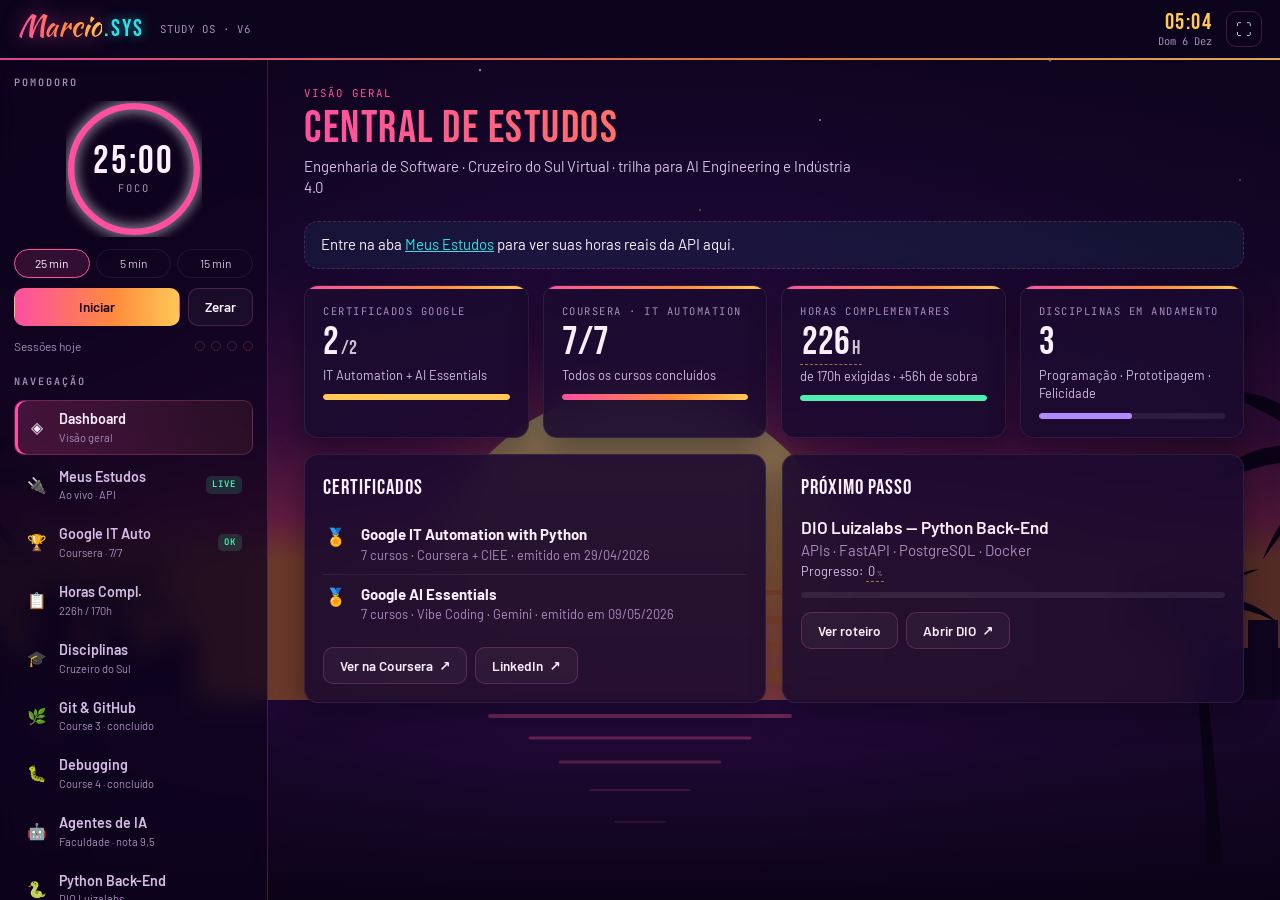
==== frontend/index.html @ d74dd65a "Painel v6: tema Sunset Drive, CRUD completo, seguranca e testes - Front-end separado em HTML, CSS e " ====
<!DOCTYPE html>
<html lang="pt-BR">
<head>
<meta charset="UTF-8">
<meta name="viewport" content="width=device-width, initial-scale=1">
<meta name="description" content="MARCIO.SYS — painel pessoal de estudos de Engenharia de Software, com API FastAPI.">
<meta name="theme-color" content="#140728">
<meta name="color-scheme" content="dark">
<!-- Endereço da API. Vazio = mesmo endereço do painel (servido pela API). -->
<meta name="api-base" content="">
<title>MARCIO.SYS — Study OS</title>
<link rel="icon" href="assets/img/icon.svg" type="image/svg+xml">
<link rel="stylesheet" href="assets/css/app.css">
<script src="assets/vendor/chart.umd.min.js" defer></script>
<script src="assets/js/main.js" type="module"></script>
</head>
<body>
<a class="skip" href="#content">Pular para o conteúdo</a>

<!-- Cenário decorativo: pôr do sol na praia -->
<svg class="scene" viewBox="0 0 1600 900" preserveAspectRatio="xMidYMax slice" aria-hidden="true" focusable="false">
  <defs>
    <linearGradient id="g-sky" x1="0" y1="0" x2="0" y2="1">
      <stop offset="0" stop-color="#0e0420"/>
      <stop offset=".38" stop-color="#2b0c4e"/>
      <stop offset=".62" stop-color="#7a1d6f"/>
      <stop offset=".74" stop-color="#e2407f"/>
      <stop offset=".8" stop-color="#ff8a4c"/>
    </linearGradient>
    <linearGradient id="g-sun" x1="0" y1="0" x2="0" y2="1">
      <stop offset="0" stop-color="#ffe7a0"/>
      <stop offset=".45" stop-color="#ffa857"/>
      <stop offset="1" stop-color="#ff3f8e"/>
    </linearGradient>
    <linearGradient id="g-sea" x1="0" y1="0" x2="0" y2="1">
      <stop offset="0" stop-color="#3a0f5a"/>
      <stop offset="1" stop-color="#0c031a"/>
    </linearGradient>
    <mask id="m-sun">
      <rect width="1600" height="900" fill="#fff"/>
      <rect x="0" y="590" width="1600" height="5" fill="#000"/>
      <rect x="0" y="616" width="1600" height="8" fill="#000"/>
      <rect x="0" y="642" width="1600" height="11" fill="#000"/>
      <rect x="0" y="668" width="1600" height="15" fill="#000"/>
    </mask>
    <symbol id="palm" viewBox="0 0 260 420">
      <path d="M96 420C102 318 112 214 128 112l9 2C124 214 117 318 115 420Z"/>
      <path d="M132 108Q80 70 26 122Q84 88 132 115Z"/>
      <path d="M132 106Q94 58 50 54Q100 72 132 111Z"/>
      <path d="M132 106Q136 52 118 20Q148 58 137 108Z"/>
      <path d="M132 106Q176 56 222 60Q174 78 134 111Z"/>
      <path d="M132 108Q194 78 238 134Q182 96 132 115Z"/>
      <path d="M132 110Q98 122 70 172Q108 130 135 115Z"/>
      <path d="M132 110Q170 126 190 176Q160 132 131 115Z"/>
      <circle cx="132" cy="112" r="7"/>
    </symbol>
  </defs>
  <rect width="1600" height="700" fill="url(#g-sky)"/>
  <g class="stars" fill="#fff">
    <circle cx="180" cy="90" r="1.4"/><circle cx="420" cy="160" r="1"/><circle cx="640" cy="70" r="1.2"/>
    <circle cx="980" cy="120" r="1"/><circle cx="1210" cy="60" r="1.5"/><circle cx="1400" cy="180" r="1"/>
    <circle cx="300" cy="240" r=".9"/><circle cx="1320" cy="300" r=".9"/><circle cx="860" cy="210" r=".8"/>
  </g>
  <circle class="sun" cx="800" cy="600" r="210" fill="url(#g-sun)" mask="url(#m-sun)"/>
  <g class="skyline" fill="#1d0833">
    <path d="M0 700V652h40v-18h26v18h20v-40h34v40h18v-26h30v26h24v-58h12v-10h20v10h12v58h30v-30h28v30h22v-16h40V700Z"/>
    <path d="M1600 700V648h-36v-22h-22v22h-26v-46h-14v-12h-22v12h-14v46h-28v-28h-30v28h-20v-18h-34V700Z"/>
  </g>
  <rect y="700" width="1600" height="200" fill="url(#g-sea)"/>
  <g class="reflex" stroke="#ff5fa0" stroke-linecap="round">
    <line x1="650" y1="716" x2="950" y2="716" stroke-width="4" opacity=".75"/>
    <line x1="690" y1="738" x2="910" y2="738" stroke-width="3" opacity=".6"/>
    <line x1="720" y1="762" x2="880" y2="762" stroke-width="3" opacity=".45"/>
    <line x1="750" y1="790" x2="850" y2="790" stroke-width="2" opacity=".3"/>
    <line x1="775" y1="822" x2="825" y2="822" stroke-width="2" opacity=".2"/>
  </g>
  <g fill="#0b0216">
    <use href="#palm" x="-70" y="330" width="360" height="590"/>
    <use href="#palm" x="150" y="470" width="220" height="440"/>
    <use href="#palm" x="1320" y="300" width="380" height="620" transform="translate(3020 0) scale(-1 1)"/>
    <use href="#palm" x="1250" y="480" width="210" height="430" transform="translate(2710 0) scale(-1 1)"/>
  </g>
</svg>

<div id="app">
  <header id="titlebar">
    <div class="brand">
      <span class="brand-script">Marcio</span><span class="brand-sys">.SYS</span>
    </div>
    <span class="tb-tag">Study OS · v6</span>
    <div class="tb-right">
      <div class="tb-clock" aria-label="Data e hora">
        <span id="tbTime">--:--</span>
        <span id="tbDate">---</span>
      </div>
      <button type="button" class="icon-btn" data-action="tela-cheia" aria-label="Tela cheia" title="Tela cheia">⛶</button>
    </div>
  </header>

  <aside id="sidebar">
    <section class="sb-timer" aria-labelledby="pomoTitle">
      <h2 class="sb-label" id="pomoTitle">Pomodoro</h2>
      <div class="ring-wrap">
        <svg class="ring" viewBox="0 0 130 130" aria-hidden="true">
          <circle class="r-track" cx="65" cy="65" r="60"/>
          <circle class="r-fill" id="rFill" cx="65" cy="65" r="60"/>
        </svg>
        <div class="ring-inner">
          <span class="r-digits" id="rDigits" role="timer" aria-live="off">25:00</span>
          <span class="r-mode" id="rLbl">Foco</span>
        </div>
      </div>
      <div class="mode-row" role="group" aria-label="Duração">
        <button type="button" class="mpill" data-action="timer-modo" data-arg="foco" aria-pressed="true">25 min</button>
        <button type="button" class="mpill" data-action="timer-modo" data-arg="curta" aria-pressed="false">5 min</button>
        <button type="button" class="mpill" data-action="timer-modo" data-arg="longa" aria-pressed="false">15 min</button>
      </div>
      <div class="t-btns">
        <button type="button" class="btn btn-primary" id="tBtn" data-action="timer-alternar" aria-pressed="false">Iniciar</button>
        <button type="button" class="btn btn-ghost" data-action="timer-reiniciar">Zerar</button>
      </div>
      <div class="sess-row">
        <span>Sessões hoje</span>
        <span class="sdots" id="sdots" role="img"><i class="sdot"></i><i class="sdot"></i><i class="sdot"></i><i class="sdot"></i></span>
      </div>
    </section>

    <nav class="sb-nav" aria-label="Seções">
      <h2 class="sb-label">Navegação</h2>
      <div id="sbNav"></div>
    </nav>

    <section class="sb-prog" aria-labelledby="progTitle">
      <h2 class="sb-label" id="progTitle">Progresso geral</h2>
      <div id="sidebarProgress"></div>
    </section>
  </aside>

  <main id="content" tabindex="-1">
    <noscript><p class="card">O MARCIO.SYS precisa de JavaScript ativado.</p></noscript>
  </main>
</div>

<div id="notif" class="notif" role="status" aria-live="polite"></div>
<dialog id="dialog" aria-labelledby="dlgTitle"></dialog>
</body>
</html>
---- frontend/assets/css/app.css ----
/* ═════════════════════════════════════════════
   MARCIO.SYS — tema "Sunset Drive"
   Pôr do sol tropical, neon rosa/laranja, mar teal.
   ═════════════════════════════════════════════ */

/* Fontes hospedadas no projeto (licença SIL OFL, via Fontsource) */
@font-face { font-family: 'Barlow'; font-style: normal; font-weight: 400; font-display: swap; src: url('../fonts/barlow-latin-400-normal.woff2') format('woff2'); }
@font-face { font-family: 'Barlow'; font-style: normal; font-weight: 500; font-display: swap; src: url('../fonts/barlow-latin-500-normal.woff2') format('woff2'); }
@font-face { font-family: 'Barlow'; font-style: normal; font-weight: 600; font-display: swap; src: url('../fonts/barlow-latin-600-normal.woff2') format('woff2'); }
@font-face { font-family: 'Barlow'; font-style: normal; font-weight: 700; font-display: swap; src: url('../fonts/barlow-latin-700-normal.woff2') format('woff2'); }
@font-face { font-family: 'Bebas Neue'; font-style: normal; font-weight: 400; font-display: swap; src: url('../fonts/bebas-neue-latin-400-normal.woff2') format('woff2'); }
@font-face { font-family: 'JetBrains Mono'; font-style: normal; font-weight: 400; font-display: swap; src: url('../fonts/jetbrains-mono-latin-400-normal.woff2') format('woff2'); }
@font-face { font-family: 'JetBrains Mono'; font-style: normal; font-weight: 600; font-display: swap; src: url('../fonts/jetbrains-mono-latin-600-normal.woff2') format('woff2'); }
@font-face { font-family: 'Kaushan Script'; font-style: normal; font-weight: 400; font-display: swap; src: url('../fonts/kaushan-script-latin-400-normal.woff2') format('woff2'); }

:root {
  color-scheme: dark;

  /* fundo e superfícies */
  --night: #0f0520;
  --night-2: #170a2c;
  --panel: rgba(27, 10, 47, 0.9);
  --panel-2: rgba(40, 15, 66, 0.72);
  --panel-solid: #1d0c34;
  --line: rgba(255, 110, 180, 0.22);
  --line-2: rgba(255, 255, 255, 0.08);
  --grid: rgba(255, 255, 255, 0.08);

  /* neon */
  --pink: #ff4fa3;
  --orange: #ff8a3d;
  --gold: #ffc857;
  --teal: #2de2e6;
  --violet: #b18cff;
  --mint: #4ef0b0;
  --red: #ff5c7a;
  --sunset: linear-gradient(90deg, #ff4fa3 0%, #ff8a3d 60%, #ffc857 100%);
  --sunset-v: linear-gradient(180deg, #ffc857 0%, #ff8a3d 45%, #ff4fa3 100%);

  /* texto */
  --text: #fcefff;
  --text-2: #d6bce6;
  --muted: #a98cbd;
  --on-neon: #1a0526;

  /* tipografia */
  --display: 'Bebas Neue', 'Oswald', Impact, sans-serif;
  --script: 'Kaushan Script', 'Brush Script MT', cursive;
  --body: 'Barlow', system-ui, sans-serif;
  --mono: 'JetBrains Mono', ui-monospace, monospace;

  --r: 14px;
  --r-sm: 9px;
  --shadow: 0 10px 30px rgba(5, 0, 15, 0.45);
  --glow-pink: 0 0 18px rgba(255, 79, 163, 0.45);
  --sidebar: 268px;
}

*, *::before, *::after { box-sizing: border-box; margin: 0; padding: 0; }
html { font-size: 15px; }
body {
  font-family: var(--body);
  color: var(--text);
  background: var(--night);
  min-height: 100vh;
  line-height: 1.45;
  -webkit-font-smoothing: antialiased;
}
button, input, select { font: inherit; color: inherit; }
a { color: var(--teal); }
code { font-family: var(--mono); font-size: .88em; background: rgba(255, 255, 255, .07); padding: .1em .35em; border-radius: 5px; color: var(--gold); }
small { font-size: .5em; margin-left: 2px; opacity: .8; }
.sr-only { position: absolute; width: 1px; height: 1px; padding: 0; margin: -1px; overflow: hidden; clip: rect(0 0 0 0); white-space: nowrap; border: 0; }
.muted { color: var(--muted); }
.small { font-size: .85rem; }
.mono { font-family: var(--mono); }
.r { text-align: right; }

:focus-visible { outline: 2px solid var(--gold); outline-offset: 2px; border-radius: 6px; }

.skip {
  position: fixed; left: 12px; top: -60px; z-index: 100;
  background: var(--gold); color: var(--on-neon); padding: 8px 14px; border-radius: 8px; font-weight: 700;
}
.skip:focus { top: 12px; }

/* ── Cenário ── */
.scene { position: fixed; inset: 0; width: 100%; height: 100%; z-index: 0; }
.scene .sun { filter: drop-shadow(0 0 40px rgba(255, 110, 120, .55)); }
body::after { /* escurece o cenário atrás do conteúdo */
  content: ''; position: fixed; inset: 0; z-index: 0; pointer-events: none;
  background: linear-gradient(90deg, rgba(10, 3, 22, .78) 0, rgba(10, 3, 22, .45) 40%, rgba(10, 3, 22, .45) 60%, rgba(10, 3, 22, .7) 100%);
}

/* ── Layout ── */
#app {
  position: relative; z-index: 1;
  height: 100vh;
  display: grid;
  grid-template-rows: 60px 1fr;
  grid-template-columns: var(--sidebar) 1fr;
  grid-template-areas: "tb tb" "sb main";
}

#titlebar {
  grid-area: tb;
  display: flex; align-items: center; gap: 16px;
  padding: 0 18px;
  background: rgba(14, 4, 30, .78);
  backdrop-filter: blur(12px);
  border-bottom: 1px solid var(--line);
  position: relative;
}
#titlebar::after {
  content: ''; position: absolute; left: 0; right: 0; bottom: -1px; height: 2px;
  background: var(--sunset); opacity: .85;
}
.brand { display: flex; align-items: baseline; gap: 2px; white-space: nowrap; }
.brand-script {
  font-family: var(--script); font-size: 1.9rem; line-height: 1;
  background: var(--sunset); -webkit-background-clip: text; background-clip: text; color: transparent;
  filter: drop-shadow(0 0 10px rgba(255, 79, 163, .55));
}
.brand-sys { font-family: var(--display); font-size: 1.6rem; letter-spacing: 2px; color: var(--teal); text-shadow: 0 0 12px rgba(45, 226, 230, .6); }
.tb-tag { font-family: var(--mono); font-size: .72rem; color: var(--muted); letter-spacing: 1px; text-transform: uppercase; }
.tb-right { margin-left: auto; display: flex; align-items: center; gap: 14px; }
.tb-clock { display: flex; flex-direction: column; align-items: flex-end; line-height: 1.1; }
#tbTime { font-family: var(--display); font-size: 1.5rem; letter-spacing: 1.5px; color: var(--gold); }
#tbDate { font-family: var(--mono); font-size: .7rem; color: var(--muted); }
.icon-btn {
  width: 36px; height: 36px; border-radius: 10px; border: 1px solid var(--line);
  background: transparent; cursor: pointer; font-size: 1.05rem; color: var(--text-2);
}
.icon-btn:hover { background: var(--panel-2); color: var(--text); }

/* ── Sidebar ── */
#sidebar {
  grid-area: sb;
  overflow-y: auto;
  background: rgba(14, 4, 30, .74);
  backdrop-filter: blur(12px);
  border-right: 1px solid var(--line);
  padding: 16px 14px 24px;
  display: flex; flex-direction: column; gap: 20px;
}
.sb-label {
  font-family: var(--mono); font-size: .68rem; font-weight: 600; letter-spacing: 2px;
  text-transform: uppercase; color: var(--muted); margin-bottom: 10px;
}

.sb-timer { text-align: center; }
.sb-timer .sb-label { text-align: left; }
.ring-wrap { position: relative; width: 136px; height: 136px; margin: 0 auto 12px; }
.ring { width: 100%; height: 100%; transform: rotate(-90deg); }
.r-track { fill: none; stroke: rgba(255, 255, 255, .08); stroke-width: 6; }
.r-fill { fill: none; stroke: var(--pink); stroke-width: 6; stroke-linecap: round; filter: drop-shadow(0 0 6px currentColor); transition: stroke-dashoffset .3s linear, stroke .3s; }
.ring-inner { position: absolute; inset: 0; display: grid; place-content: center; }
.r-digits { font-family: var(--display); font-size: 2.6rem; letter-spacing: 2px; line-height: 1; }
.r-mode { font-family: var(--mono); font-size: .7rem; color: var(--muted); text-transform: uppercase; letter-spacing: 2px; }
.mode-row { display: flex; gap: 6px; justify-content: center; margin-bottom: 10px; }
.mpill {
  flex: 1; padding: 5px 0; border-radius: 999px; border: 1px solid var(--line-2);
  background: transparent; cursor: pointer; font-size: .8rem; color: var(--text-2);
}
.mpill[aria-pressed="true"] { border-color: var(--pink); color: var(--text); background: rgba(255, 79, 163, .15); }
.t-btns { display: grid; grid-template-columns: 1fr auto; gap: 8px; }
.sess-row { display: flex; justify-content: space-between; align-items: center; margin-top: 12px; font-size: .8rem; color: var(--muted); }
.sdots { display: flex; gap: 6px; }
.sdot { width: 10px; height: 10px; border-radius: 50%; border: 1px solid var(--line); }
.sdot.lit { background: var(--sunset-v); border-color: transparent; box-shadow: var(--glow-pink); }

.sb-nav #sbNav { display: flex; flex-direction: column; gap: 3px; }
.nav-item {
  display: flex; align-items: center; gap: 10px;
  padding: 8px 10px; border-radius: 10px;
  color: var(--text-2); text-decoration: none;
  border: 1px solid transparent;
  transition: background .15s, border-color .15s;
}
.nav-item:hover { background: var(--panel-2); color: var(--text); }
.nav-item[aria-current="page"] {
  background: linear-gradient(90deg, rgba(255, 79, 163, .22), rgba(255, 138, 61, .08));
  border-color: var(--line); color: var(--text);
  box-shadow: inset 3px 0 0 var(--pink);
}
.ni-icon { width: 24px; text-align: center; font-size: 1.05rem; }
.ni-info { display: flex; flex-direction: column; min-width: 0; flex: 1; }
.ni-title { font-weight: 600; font-size: .95rem; }
.ni-sub { font-size: .74rem; color: var(--muted); white-space: nowrap; overflow: hidden; text-overflow: ellipsis; }
.ni-badge {
  font-family: var(--mono); font-size: .6rem; font-weight: 600; letter-spacing: 1px;
  padding: 2px 6px; border-radius: 5px; background: rgba(78, 240, 176, .15); color: var(--mint);
}

.prog-item { margin-bottom: 11px; }
.prog-row { display: flex; justify-content: space-between; align-items: center; font-size: .8rem; color: var(--text-2); margin-bottom: 5px; }
.prog-row > :last-child { font-family: var(--mono); color: var(--gold); }

/* ── Conteúdo ── */
#content {
  grid-area: main;
  overflow-y: auto;
  padding: 26px clamp(16px, 3vw, 36px) 48px;
  outline: none;
}
#content > * { animation: entra .35s ease both; }
@keyframes entra { from { opacity: 0; transform: translateY(6px); } }

.view-head { display: flex; align-items: flex-end; gap: 16px; flex-wrap: wrap; margin-bottom: 22px; }
.view-head > div { flex: 1; min-width: 240px; }
.eyebrow { font-family: var(--mono); font-size: .72rem; letter-spacing: 2px; text-transform: uppercase; color: var(--pink); }
.view-title {
  font-family: var(--display); font-weight: 400; font-size: clamp(2.1rem, 4vw, 3rem);
  letter-spacing: 1.5px; line-height: 1.02; margin: 4px 0;
  background: var(--sunset); -webkit-background-clip: text; background-clip: text; color: transparent;
  outline: none;
}
.view-sub { color: var(--text-2); max-width: 70ch; }

.card {
  background: var(--panel);
  backdrop-filter: blur(16px);
  border: 1px solid var(--line-2);
  border-radius: var(--r);
  padding: 18px;
  box-shadow: var(--shadow);
}
.card-title {
  font-family: var(--display); font-weight: 400; font-size: 1.4rem; letter-spacing: 1px;
  color: var(--text); margin-bottom: 12px; display: flex; align-items: center; gap: 10px;
}
.count { font-family: var(--mono); font-size: .8rem; color: var(--gold); letter-spacing: 0; }
.lead { font-size: 1.15rem; font-weight: 600; }
.stack { display: flex; flex-direction: column; gap: 16px; }
section + section, .card + .card, section + .card, .card + section { margin-top: 16px; }
.grid-stats > *, .grid-2 > *, .grid-cards > *, .course-list > * { margin-top: 0 !important; }

.grid-stats { display: grid; grid-template-columns: repeat(auto-fit, minmax(200px, 1fr)); gap: 14px; }
.grid-2 { display: grid; grid-template-columns: repeat(auto-fit, minmax(320px, 1fr)); gap: 16px; }
.grid-cards { display: grid; grid-template-columns: repeat(auto-fill, minmax(260px, 1fr)); gap: 14px; }
.grid-study { display: grid; grid-template-columns: minmax(0, 3fr) minmax(0, 2fr); gap: 16px; }
.grid-study .stack > .card + .card { margin-top: 0; }

/* stat cards */
.stat { position: relative; overflow: hidden; }
.stat::before { content: ''; position: absolute; inset: 0 0 auto; height: 3px; background: var(--sunset); }
.stat-label { font-family: var(--mono); font-size: .7rem; letter-spacing: 1.5px; text-transform: uppercase; color: var(--muted); }
.stat-value { font-family: var(--display); font-size: 2.6rem; line-height: 1.05; margin: 4px 0 2px; color: var(--text); }
.stat-sub { font-size: .85rem; color: var(--text-2); margin-bottom: 10px; }

/* barras */
.bar { height: 6px; background: rgba(255, 255, 255, .08); border-radius: 999px; overflow: hidden; }
.bar.thin { height: 4px; }
.bar-fill { height: 100%; border-radius: inherit; background: var(--sunset); transition: width .6s ease; }

/* número editável */
.editavel {
  font: inherit; color: inherit; background: none; border: 0; cursor: pointer;
  border-bottom: 1px dashed rgba(255, 200, 87, .55); padding: 0 2px; line-height: inherit;
}
.editavel:hover { color: var(--gold); }
.editavel.sm { font-family: var(--mono); font-size: .8rem; color: var(--gold); }
.edit-inline { display: inline-flex; gap: 4px; align-items: center; vertical-align: middle; }
.edit-inline input { width: 84px; padding: 3px 6px; font-size: 1rem; font-family: var(--mono); background: var(--night-2); border: 1px solid var(--pink); border-radius: 6px; }

/* faixa ao vivo */
.live-strip { margin-bottom: 16px; padding: 12px 16px; border-radius: var(--r); border: 1px dashed var(--line); background: rgba(45, 226, 230, .06); }
.live-grid { display: flex; flex-wrap: wrap; gap: 10px 28px; align-items: center; }
.live-grid > div { display: flex; align-items: baseline; gap: 8px; }
.live-num { font-family: var(--display); font-size: 1.7rem; color: var(--teal); }
.live-tag { margin-left: auto; font-family: var(--mono); font-size: .72rem; color: var(--mint); }
.linklike { background: none; border: 0; color: var(--teal); text-decoration: underline; cursor: pointer; padding: 0; }

/* listas */
.list { list-style: none; display: flex; flex-direction: column; }
.list-row { display: flex; gap: 12px; padding: 9px 0; border-bottom: 1px solid var(--line-2); align-items: flex-start; }
.list-row:last-child { border-bottom: 0; }
.list-row div { display: flex; flex-direction: column; }
.list-row .muted { font-size: .85rem; }
.ico { font-size: 1.15rem; width: 26px; flex-shrink: 0; text-align: center; }

/* botões */
.btn {
  display: inline-flex; align-items: center; justify-content: center; gap: 6px;
  padding: 8px 16px; border-radius: 10px; border: 1px solid transparent;
  font-weight: 600; font-size: .9rem; cursor: pointer; text-decoration: none; white-space: nowrap;
  transition: transform .1s, box-shadow .2s, background .2s;
}
.btn:active { transform: translateY(1px); }
.btn-primary { background: var(--sunset); color: var(--on-neon); }
.btn-primary:hover { box-shadow: var(--glow-pink); }
.btn-ghost { background: rgba(255, 255, 255, .04); border-color: var(--line); color: var(--text); }
.btn-ghost:hover { background: rgba(255, 79, 163, .12); }
.btn-ghost.danger { color: #ffb3c2; border-color: rgba(255, 92, 122, .35); }
.btn-ghost.danger:hover { background: rgba(255, 92, 122, .15); }
.btn-danger { background: var(--red); color: var(--on-neon); }
.btn-sm { padding: 5px 11px; font-size: .8rem; border-radius: 8px; }
.btn-xs { padding: 3px 8px; font-size: .8rem; border-radius: 6px; }
.row-actions { display: flex; gap: 8px; flex-wrap: wrap; margin-top: 14px; }
.actions { display: flex; gap: 6px; justify-content: flex-end; flex-wrap: wrap; }

/* pills e tags */
.pill { display: inline-block; font-size: .75rem; font-weight: 600; padding: 3px 10px; border-radius: 999px; white-space: nowrap; }
.pill-ok { background: rgba(78, 240, 176, .14); color: var(--mint); }
.pill-wait { background: rgba(255, 200, 87, .14); color: var(--gold); }
.pill-no { background: rgba(255, 92, 122, .15); color: #ffb3c2; }
.pills { display: flex; gap: 8px; flex-wrap: wrap; margin-top: 14px; }
.tags { display: flex; gap: 6px; flex-wrap: wrap; }
.tag { font-family: var(--mono); font-size: .72rem; padding: 3px 9px; border-radius: 6px; border: 1px solid var(--line); color: var(--text-2); }
.tag-complementar { border-color: rgba(255, 200, 87, .45); color: var(--gold); }
.tag-faculdade { border-color: rgba(177, 140, 255, .5); color: var(--violet); }
.tag-livro { border-color: rgba(45, 226, 230, .45); color: var(--teal); }
.callout { padding: 12px 14px; border-left: 3px solid var(--pink); background: rgba(255, 79, 163, .08); border-radius: 0 var(--r-sm) var(--r-sm) 0; color: var(--text-2); }

/* coursera */
.course-list { list-style: none; display: flex; flex-direction: column; gap: 10px; }
.course { display: flex; align-items: center; gap: 16px; padding: 14px 18px; }
.course-num { font-family: var(--display); font-size: 1.9rem; color: var(--pink); width: 42px; }
.course-info { flex: 1; min-width: 0; }
.course-title { font-size: 1.02rem; font-weight: 600; margin-bottom: 2px; }
.course-info .bar { margin-top: 8px; }

/* horas */
.horas-nums { display: flex; flex-wrap: wrap; gap: 14px 36px; margin-bottom: 14px; }
.horas-nums > div { display: flex; flex-direction: column; }
.big { font-family: var(--display); font-size: 2.6rem; line-height: 1; }

/* tabelas */
.table-wrap { overflow-x: auto; }
.table-wrap.card { padding: 6px 4px; }
.table { width: 100%; border-collapse: collapse; font-size: .92rem; }
.table th {
  font-family: var(--mono); font-size: .68rem; letter-spacing: 1.5px; text-transform: uppercase;
  color: var(--muted); font-weight: 600; text-align: left; padding: 10px 12px; border-bottom: 1px solid var(--line);
}
.table td { padding: 10px 12px; border-bottom: 1px solid var(--line-2); vertical-align: middle; }
.table tbody tr:last-child td { border-bottom: 0; }
.table tbody tr:hover td { background: rgba(255, 255, 255, .025); }
.table th.r, .table td.r { text-align: right; }
tr.editing td { background: rgba(255, 79, 163, .07); }

/* disciplinas */
.disc { display: flex; flex-direction: column; gap: 4px; position: relative; overflow: hidden; }
.disc::before { content: ''; position: absolute; inset: 0 auto 0 0; width: 3px; background: var(--gold); }
.disc.is-done::before { background: var(--mint); }
.disc-title { font-size: 1.08rem; font-weight: 600; }
.disc-foot { display: flex; align-items: center; justify-content: space-between; gap: 8px; margin-top: auto; padding-top: 12px; flex-wrap: wrap; }

/* módulos */
.code {
  background: #0a0216; border: 1px solid var(--line-2); border-radius: var(--r-sm);
  padding: 14px; overflow-x: auto; font-family: var(--mono); font-size: .8rem; line-height: 1.65; color: #e9dcf5;
}
.code code { background: none; padding: 0; color: inherit; font-size: inherit; }
.code .c { color: #8f78a6; font-style: italic; }
.code .k { color: var(--pink); }
.code .f { color: var(--teal); }
.code .s { color: var(--gold); }
.code .n { color: var(--orange); }
.tips { list-style: none; display: flex; flex-direction: column; gap: 10px; }
.tips li { padding-left: 20px; position: relative; color: var(--text-2); }
.tips li::before { content: '▸'; position: absolute; left: 0; color: var(--pink); }
.checks { list-style: none; display: flex; flex-direction: column; gap: 4px; margin-bottom: 12px; }
.check { display: flex; gap: 10px; align-items: flex-start; padding: 6px 4px; border-radius: 8px; cursor: pointer; }
.check:hover { background: rgba(255, 255, 255, .04); }
.check input { accent-color: var(--pink); width: 17px; height: 17px; margin-top: 2px; flex-shrink: 0; }
.check input:checked + span { color: var(--muted); text-decoration: line-through; text-decoration-color: rgba(255, 79, 163, .6); }

/* API */
.api-status { display: flex; align-items: center; gap: 8px; padding: 10px 14px; border-radius: var(--r-sm); border: 1px solid var(--line-2); background: var(--panel); margin-bottom: 16px; font-family: var(--mono); font-size: .82rem; color: var(--text-2); }
.api-status.on { border-color: rgba(78, 240, 176, .4); }
.api-status.off { border-color: rgba(255, 92, 122, .5); color: #ffb3c2; }
.dot { width: 9px; height: 9px; border-radius: 50%; background: var(--mint); box-shadow: 0 0 10px var(--mint); }
.session-bar { display: flex; justify-content: space-between; align-items: center; gap: 10px; flex-wrap: wrap; margin-bottom: 16px; color: var(--text-2); }
.session-bar strong { color: var(--teal); }
.session-bar .row-actions { margin-top: 0; }
.auth { max-width: 420px; display: flex; flex-direction: column; gap: 12px; }
.form-msg { min-height: 1.3em; color: #ffb3c2; font-size: .9rem; }
.form-grid { display: flex; flex-wrap: wrap; gap: 10px; align-items: flex-end; }
.field { display: flex; flex-direction: column; gap: 4px; min-width: 140px; }
.field.grow { flex: 1 1 220px; }
.field.w-sm { min-width: 90px; width: 100px; }
.field > span { font-size: .78rem; color: var(--muted); font-weight: 600; }
.field input, .field select {
  padding: 8px 10px; border-radius: 9px; border: 1px solid var(--line);
  background: rgba(10, 2, 22, .7); color: var(--text); min-height: 38px;
}
.field input:focus, .field select:focus { border-color: var(--pink); outline: none; box-shadow: 0 0 0 3px rgba(255, 79, 163, .25); }
.field select option { background: var(--panel-solid); }
.chart-box { position: relative; height: 220px; }
.steps { padding-left: 20px; display: flex; flex-direction: column; gap: 6px; margin-bottom: 14px; color: var(--text-2); }

.metas { list-style: none; display: flex; flex-direction: column; gap: 8px; margin-top: 16px; }
.meta {
  display: flex; gap: 12px; align-items: center; justify-content: space-between; flex-wrap: wrap;
  padding: 12px 14px; border-radius: var(--r-sm); border: 1px solid var(--line-2); background: rgba(10, 2, 22, .45);
}
.meta.is-done { border-color: rgba(255, 200, 87, .4); background: rgba(255, 200, 87, .06); }
.meta-info { display: flex; flex-direction: column; gap: 3px; flex: 1; min-width: 200px; }
.range { display: flex; align-items: center; gap: 10px; margin-top: 4px; }
.range input { flex: 1; max-width: 260px; accent-color: var(--pink); }
.range output { font-size: .8rem; color: var(--gold); width: 40px; }

/* notificação */
.notif {
  position: fixed; right: 20px; bottom: 20px; z-index: 50; max-width: min(380px, calc(100vw - 40px));
  padding: 12px 16px; border-radius: var(--r-sm); background: var(--panel-solid); border: 1px solid var(--line);
  border-left: 3px solid var(--teal); box-shadow: var(--shadow);
  transform: translateY(20px); opacity: 0; pointer-events: none; transition: .25s;
}
.notif.show { transform: none; opacity: 1; }
.notif.ok { border-left-color: var(--mint); }
.notif.erro { border-left-color: var(--red); }

/* diálogo */
dialog { margin: auto; border: 1px solid var(--line); border-radius: var(--r); background: var(--panel-solid); color: var(--text); padding: 22px; max-width: min(440px, calc(100vw - 32px)); box-shadow: var(--shadow); }
dialog::backdrop { background: rgba(5, 0, 15, .7); backdrop-filter: blur(3px); }
.dlg-title { font-family: var(--display); font-weight: 400; font-size: 1.6rem; letter-spacing: 1px; margin-bottom: 8px; }
.dlg-text { color: var(--text-2); margin-bottom: 18px; }
.dlg-actions { display: flex; justify-content: flex-end; gap: 8px; }

/* barras de rolagem */
#sidebar, #content, .table-wrap, .code { scrollbar-width: thin; scrollbar-color: rgba(255, 79, 163, .35) transparent; }

/* ── Telas menores ── */
@media (max-width: 1100px) {
  .grid-study { grid-template-columns: 1fr; }
}

@media (max-width: 900px) {
  html { font-size: 14.5px; }
  #app {
    height: auto; min-height: 100vh;
    grid-template-columns: minmax(0, 1fr);
    grid-template-rows: auto;
    grid-template-areas: "tb" "nav" "main" "timer" "prog";
  }
  #titlebar { position: sticky; top: 0; z-index: 5; height: 56px; padding: 0 14px; }
  .tb-tag { display: none; }
  #sidebar { display: contents; }
  #sidebar > * { background: rgba(14, 4, 30, .8); backdrop-filter: blur(12px); }
  .sb-nav { grid-area: nav; position: sticky; top: 56px; z-index: 4; padding: 8px 10px; border-bottom: 1px solid var(--line); }
  .sb-nav .sb-label { display: none; }
  .sb-nav #sbNav { flex-direction: row; overflow-x: auto; gap: 6px; scrollbar-width: none; }
  .nav-item { flex-shrink: 0; padding: 6px 10px; }
  .ni-sub, .ni-badge { display: none; }
  .nav-item[aria-current="page"] { box-shadow: inset 0 -3px 0 var(--pink); }
  #content { overflow: visible; padding: 18px 16px 28px; min-width: 0; }
  .view-head > div { min-width: 0; }
  .r-fill { filter: none; }
  .sb-timer { grid-area: timer; margin: 0 16px; padding: 16px; border-radius: var(--r); border: 1px solid var(--line-2); }
  .sb-prog { grid-area: prog; margin: 16px 16px 28px; padding: 16px; border-radius: var(--r); border: 1px solid var(--line-2); }
  .grid-2 { grid-template-columns: 1fr; }
  .course { flex-wrap: wrap; }
  .table .actions { flex-wrap: nowrap; }
}

@media (max-width: 640px) {
  .table-stack thead { display: none; }
  .table-stack, .table-stack tbody, .table-stack tr, .table-stack td { display: block; width: 100%; }
  .table-stack tr { padding: 10px 4px; border-bottom: 1px solid var(--line-2); }
  .table-stack tbody tr:last-child { border-bottom: 0; }
  .table-stack td { border: 0; padding: 3px 8px; text-align: left !important; display: flex; gap: 10px; align-items: baseline; }
  .table-stack td[data-label]::before {
    content: attr(data-label); flex: 0 0 82px;
    font-family: var(--mono); font-size: .66rem; letter-spacing: 1px; text-transform: uppercase; color: var(--muted);
  }
  .table-stack td.actions { justify-content: flex-start; padding-top: 8px; }
  .table-stack tr.editing td { display: block; }
  .table-wrap.card { padding: 4px 6px; }
}

@media (max-width: 520px) {
  .grid-stats { grid-template-columns: 1fr 1fr; gap: 10px; }
  .stat-value { font-size: 2rem; }
  .card { padding: 14px; }
  .field, .field.grow { flex: 1 1 100%; min-width: 0; }
  .field.w-sm { width: auto; }
  .form-grid .btn { width: 100%; }
  .brand-script { font-size: 1.6rem; }
}

@media (prefers-reduced-motion: reduce) {
  *, *::before, *::after { animation: none !important; transition: none !important; }
}
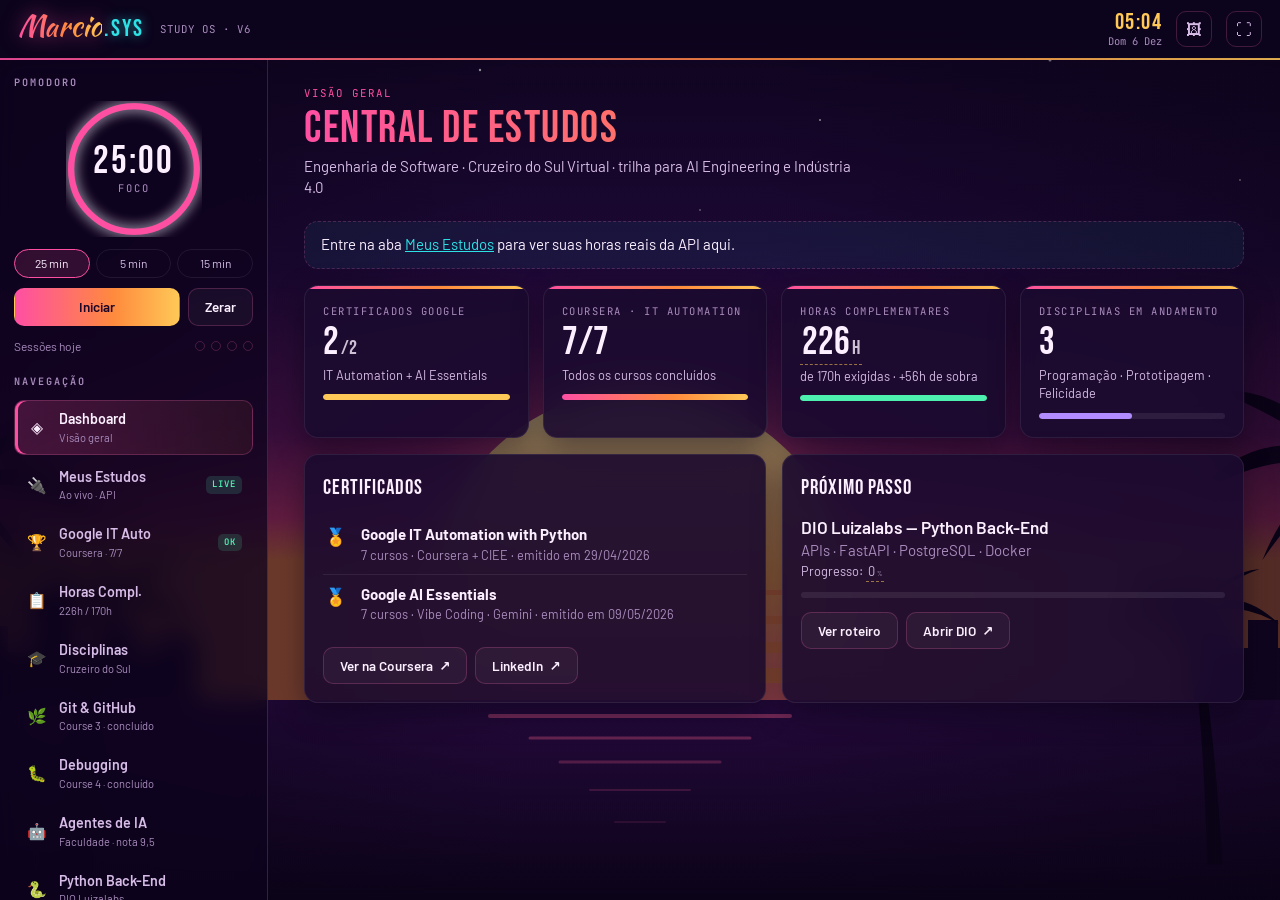
==== commit fa11b6af: "Papel de parede personalizavel - Botao no topo para escolher uma imagem do computador - Ajustes de e" ====
--- a/frontend/index.html
+++ b/frontend/index.html
@@ -81,6 +81,8 @@
     <use href="#palm" x="1250" y="480" width="210" height="430" transform="translate(2710 0) scale(-1 1)"/>
   </g>
 </svg>
+<!-- Papel de parede escolhido pelo usuário (cobre o cenário quando ativo) -->
+<div class="wallpaper" id="wallpaper" aria-hidden="true"></div>
 
 <div id="app">
   <header id="titlebar">
@@ -93,6 +95,7 @@
         <span id="tbTime">--:--</span>
         <span id="tbDate">---</span>
       </div>
+      <button type="button" class="icon-btn" data-action="papel-parede" aria-label="Papel de parede" title="Papel de parede">🖼</button>
       <button type="button" class="icon-btn" data-action="tela-cheia" aria-label="Tela cheia" title="Tela cheia">⛶</button>
     </div>
   </header>
@@ -143,5 +146,6 @@
 
 <div id="notif" class="notif" role="status" aria-live="polite"></div>
 <dialog id="dialog" aria-labelledby="dlgTitle"></dialog>
+<dialog id="dlgPapel" class="dlg-papel" aria-labelledby="papelTitle"></dialog>
 </body>
 </html>
--- a/frontend/assets/css/app.css
+++ b/frontend/assets/css/app.css
@@ -87,6 +87,16 @@
 /* ── Cenário ── */
 .scene { position: fixed; inset: 0; width: 100%; height: 100%; z-index: 0; }
 .scene .sun { filter: drop-shadow(0 0 40px rgba(255, 110, 120, .55)); }
+/* papel de parede do usuário */
+.wallpaper {
+  position: fixed; inset: calc(var(--papel-blur, 0px) * -2); z-index: 0; display: none;
+  background: center / cover no-repeat;
+  filter: blur(var(--papel-blur, 0px));
+}
+.wallpaper::after { content: ''; position: absolute; inset: 0; background: rgba(10, 3, 22, var(--papel-escuro, .45)); }
+body.tem-papel .wallpaper { display: block; }
+body.tem-papel .scene, body.tem-papel::after { display: none; }
+
 body::after { /* escurece o cenário atrás do conteúdo */
   content: ''; position: fixed; inset: 0; z-index: 0; pointer-events: none;
   background: linear-gradient(90deg, rgba(10, 3, 22, .78) 0, rgba(10, 3, 22, .45) 40%, rgba(10, 3, 22, .45) 60%, rgba(10, 3, 22, .7) 100%);
@@ -417,7 +427,22 @@
 dialog::backdrop { background: rgba(5, 0, 15, .7); backdrop-filter: blur(3px); }
 .dlg-title { font-family: var(--display); font-weight: 400; font-size: 1.6rem; letter-spacing: 1px; margin-bottom: 8px; }
 .dlg-text { color: var(--text-2); margin-bottom: 18px; }
-.dlg-actions { display: flex; justify-content: flex-end; gap: 8px; }
+.dlg-actions { display: flex; justify-content: flex-end; gap: 8px; flex-wrap: wrap; }
+.dlg-papel { width: min(480px, calc(100vw - 32px)); }
+.dlg-papel .dlg { display: flex; flex-direction: column; gap: 14px; }
+.dlg-papel .dlg-title { margin-bottom: 0; }
+.papel-preview {
+  height: 170px; border-radius: var(--r-sm); border: 1px solid var(--line);
+  background: center / cover no-repeat, var(--night-2);
+  display: grid; place-items: center; color: var(--muted); font-size: .9rem;
+}
+.papel-preview.vazio { background: linear-gradient(180deg, #2b0c4e 0%, #7a1d6f 55%, #ff8a4c 100%); color: var(--text); }
+.file-btn { position: relative; cursor: pointer; }
+.file-btn:focus-within { outline: 2px solid var(--gold); outline-offset: 2px; }
+.papel-ajustes { display: flex; flex-direction: column; gap: 10px; }
+.papel-ajustes input[type=range] { accent-color: var(--pink); width: 100%; }
+.papel-ajustes output { font-family: var(--mono); color: var(--gold); }
+.dlg-text:empty { display: none; }
 
 /* barras de rolagem */
 #sidebar, #content, .table-wrap, .code { scrollbar-width: thin; scrollbar-color: rgba(255, 79, 163, .35) transparent; }
